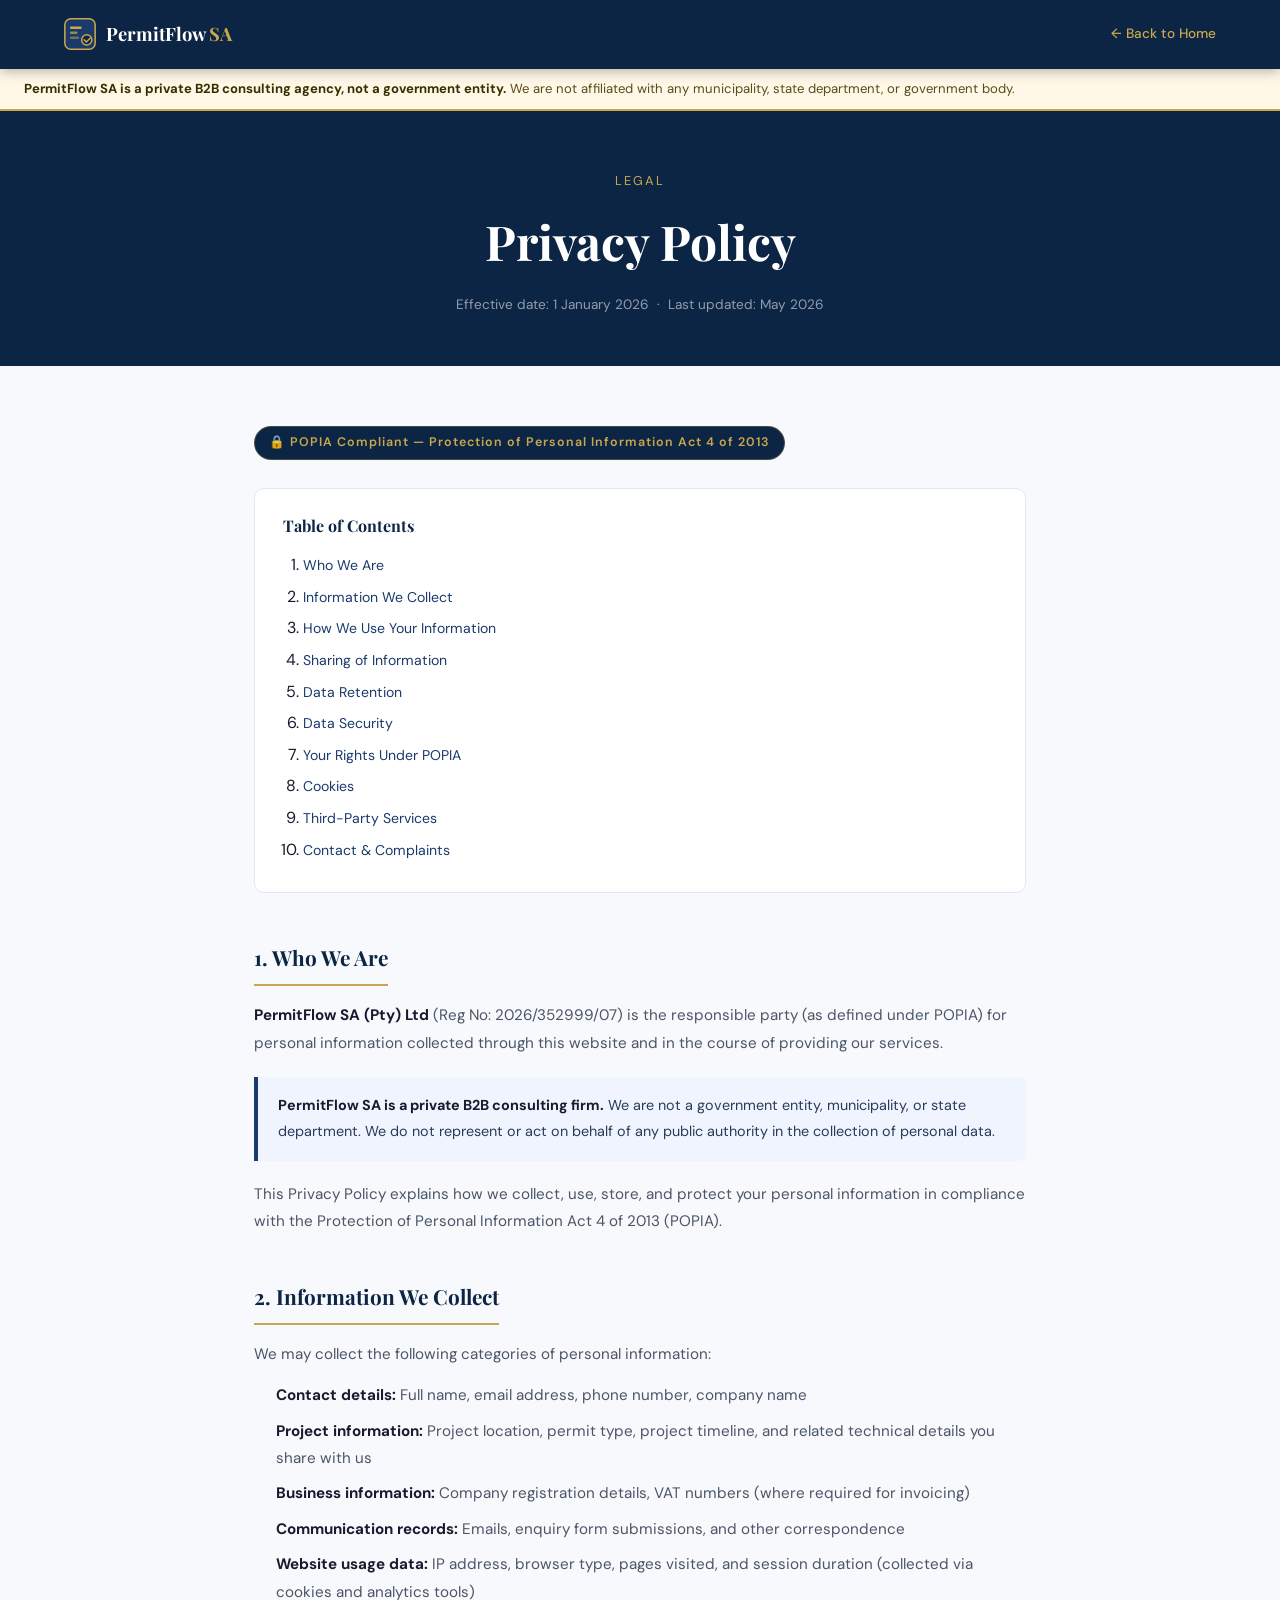
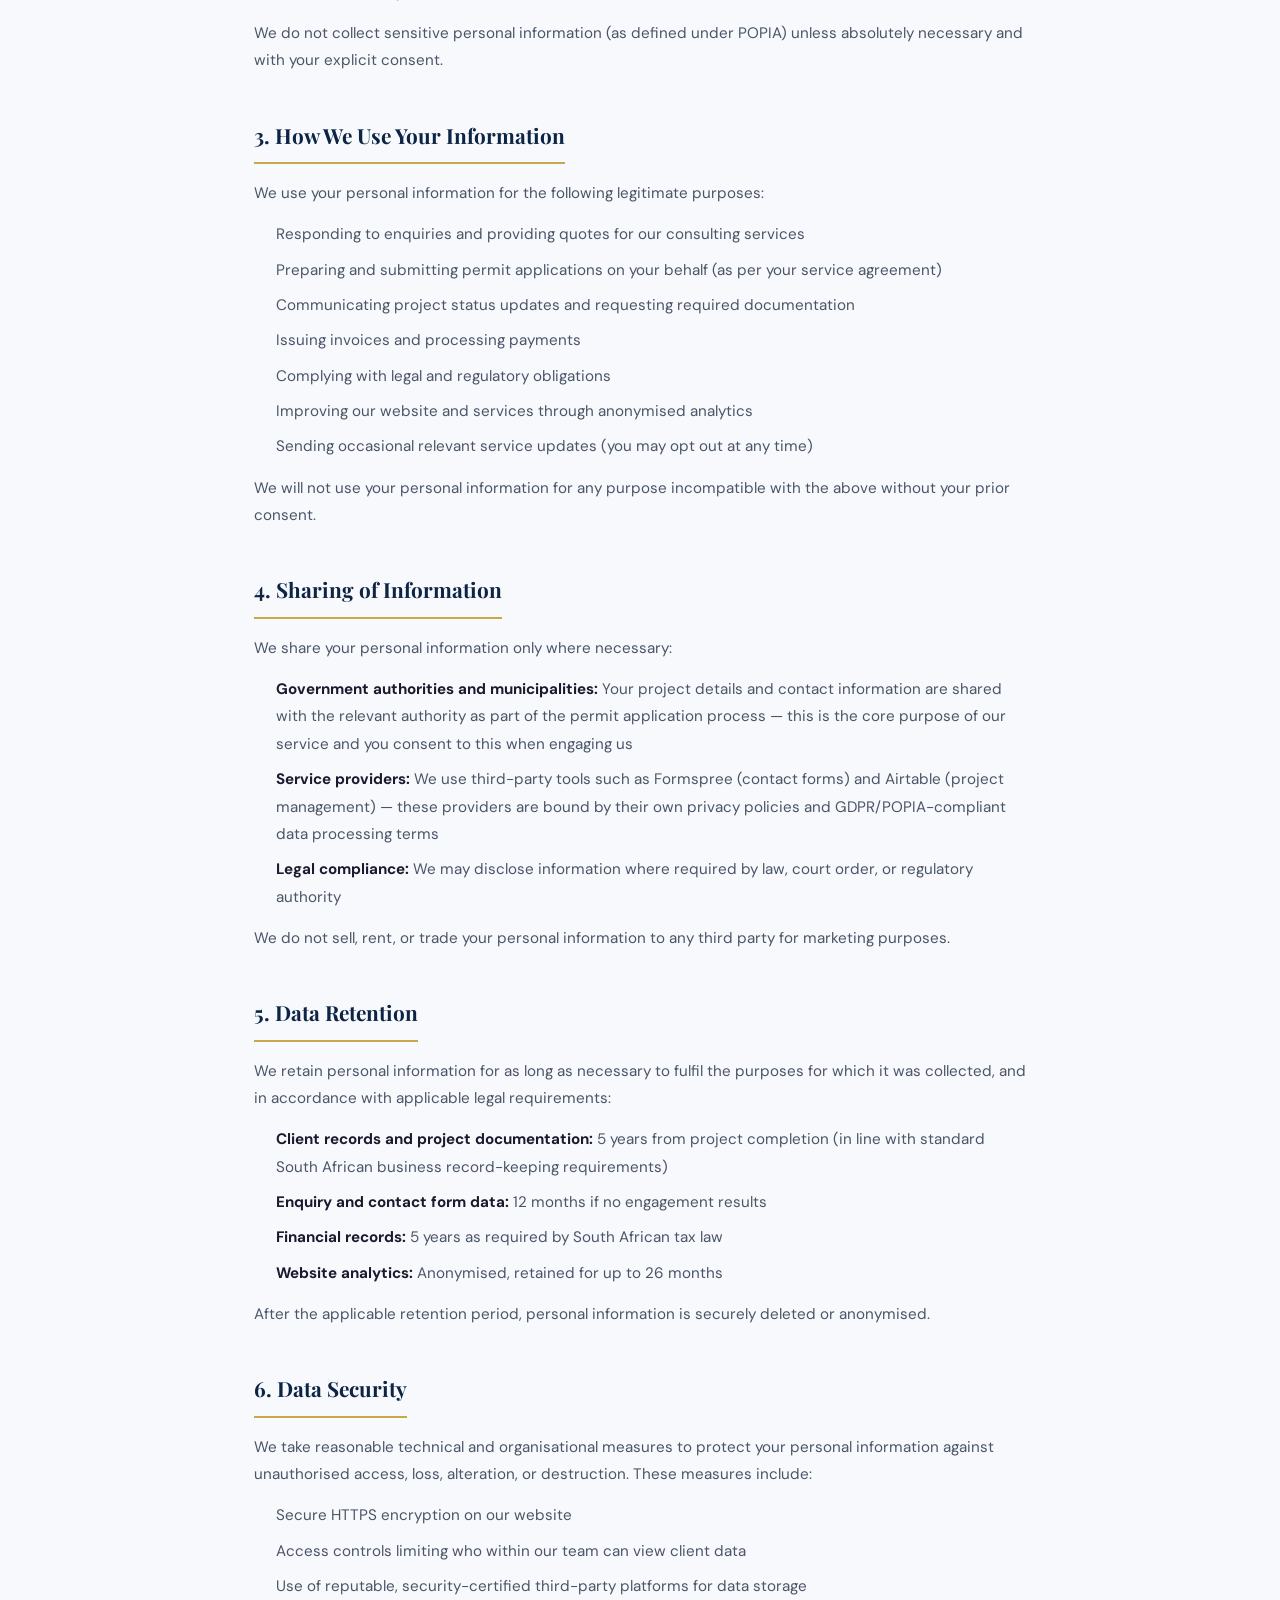
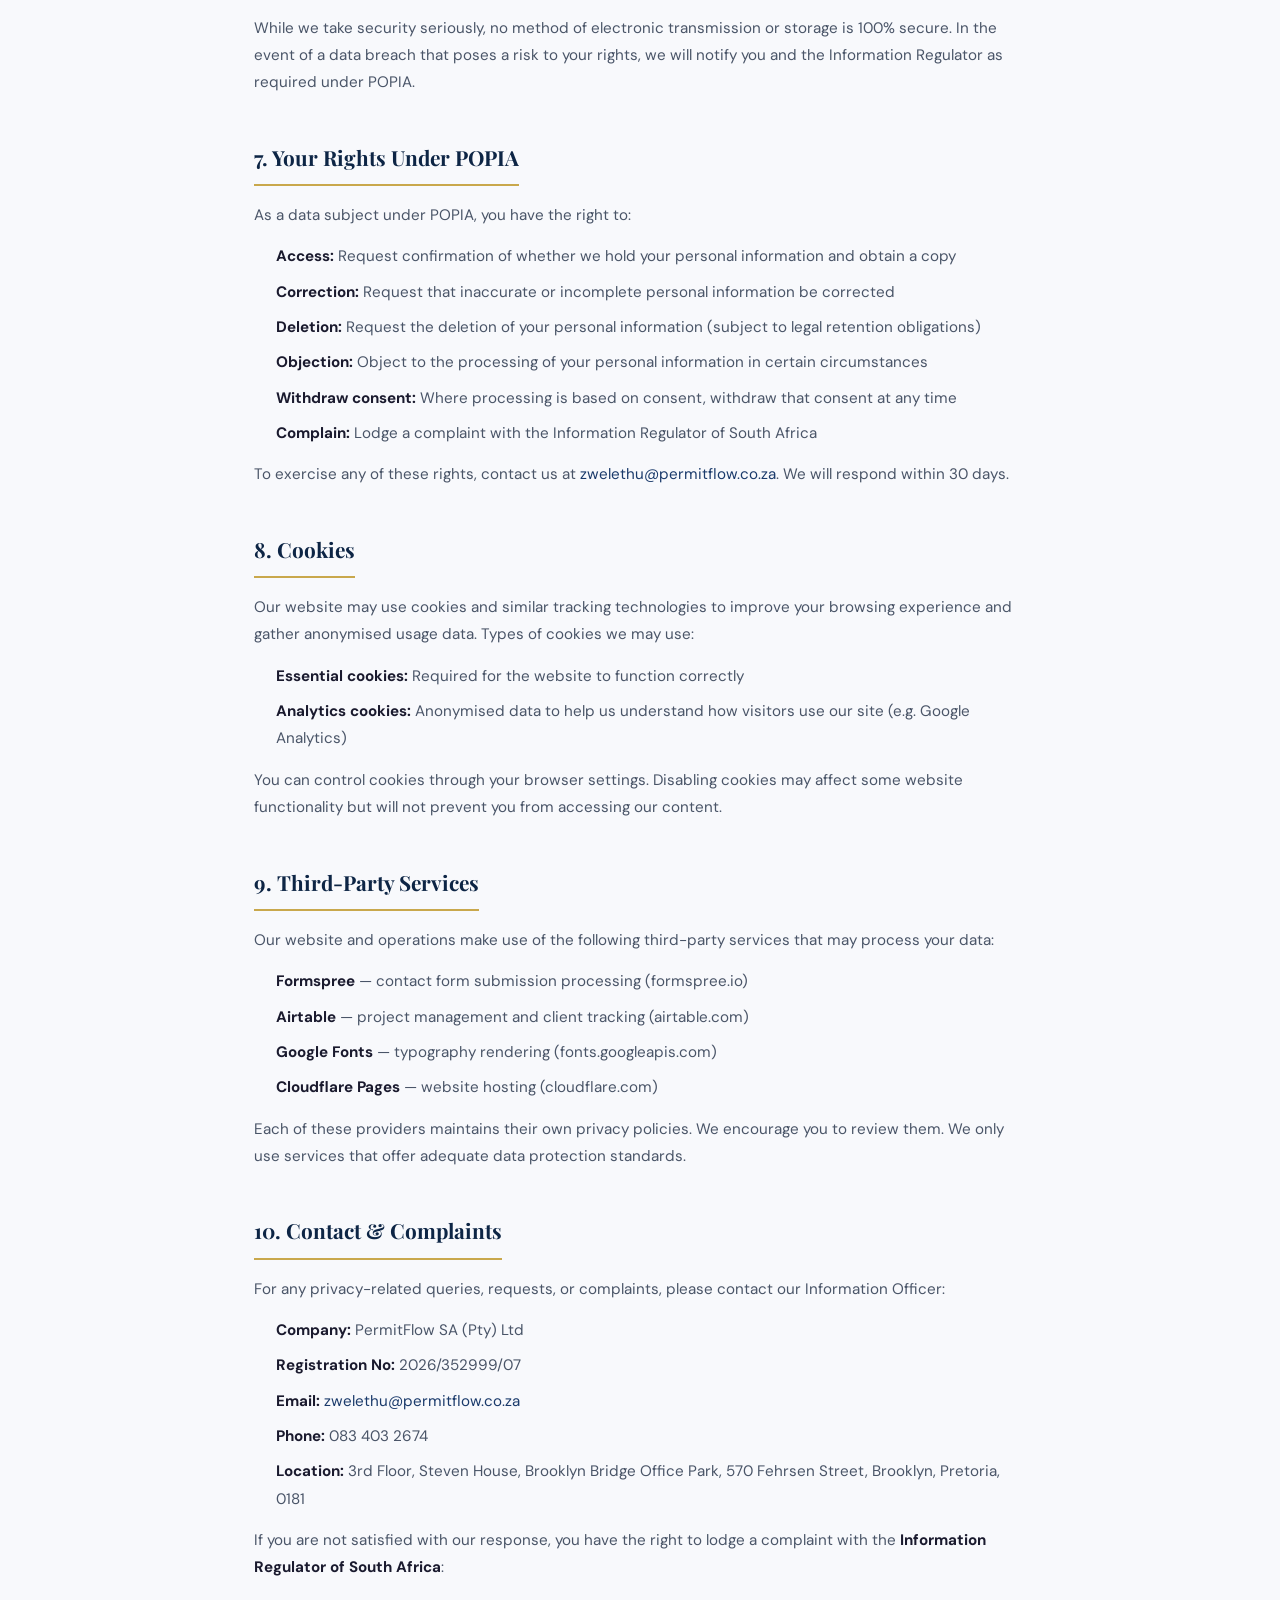
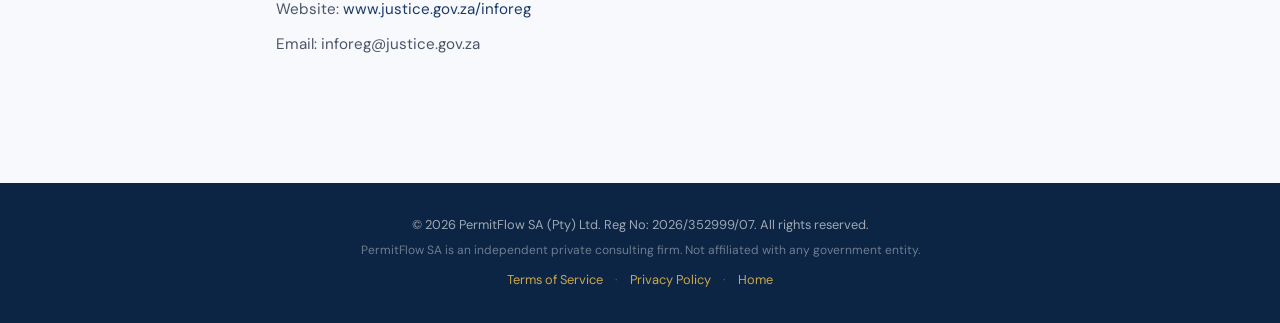
==== privacy.html @ a9dfe5fb "Add files via upload" ====
<!DOCTYPE html>
<html lang="en">
<head>
  <meta charset="UTF-8" />
  <meta name="viewport" content="width=device-width, initial-scale=1.0" />
  <title>Privacy Policy | PermitFlow SA</title>
  <meta name="description" content="Privacy Policy for PermitFlow SA — how we collect, use, and protect your personal information in compliance with POPIA." />
  <link rel="icon" type="image/svg+xml" href="images/favicon.svg" />
  <link rel="preconnect" href="https://fonts.googleapis.com" />
  <link rel="preconnect" href="https://fonts.gstatic.com" crossorigin />
  <link href="https://fonts.googleapis.com/css2?family=Playfair+Display:wght@600;700;900&family=DM+Sans:wght@300;400;500&display=swap" rel="stylesheet" />
  <link rel="stylesheet" href="css/style.css" />
  <style>
    :root {
      --navy: #0D2545;
      --navy-mid: #1A3A6B;
      --gold: #C9A84C;
      --text: #1a1a2e;
      --text-light: #4a5568;
      --bg: #f8f9fc;
      --white: #ffffff;
    }
    * { box-sizing: border-box; margin: 0; padding: 0; }
    body { font-family: 'DM Sans', sans-serif; color: var(--text); background: var(--bg); }

    .site-header { background: var(--navy); padding: 0 24px; position: sticky; top: 0; z-index: 100; box-shadow: 0 2px 12px rgba(0,0,0,0.3); }
    .nav-container { max-width: 1200px; margin: 0 auto; display: flex; align-items: center; justify-content: space-between; height: 68px; }
    .nav-logo { display: flex; align-items: center; gap: 10px; text-decoration: none; }
    .nav-logo-text { font-family: 'Playfair Display', serif; font-size: 1.15rem; color: #fff; font-weight: 700; }
    .nav-logo-sa { color: var(--gold); }
    .nav-back { color: var(--gold); text-decoration: none; font-size: 0.85rem; font-weight: 500; display: flex; align-items: center; gap: 6px; transition: opacity 0.2s; }
    .nav-back:hover { opacity: 0.75; }

    .disclaimer-banner { background: #fff8e7; border-bottom: 2px solid var(--gold); padding: 10px 24px; display: flex; align-items: flex-start; gap: 10px; font-size: 0.82rem; color: #5a4a1a; line-height: 1.5; }
    .disclaimer-banner p { margin: 0; }
    .disclaimer-banner strong { color: #3a2e00; }

    .page-hero { background: var(--navy); padding: 60px 24px 50px; text-align: center; }
    .page-hero-eyebrow { color: var(--gold); font-size: 0.8rem; letter-spacing: 0.15em; text-transform: uppercase; margin-bottom: 12px; }
    .page-hero h1 { font-family: 'Playfair Display', serif; color: #fff; font-size: clamp(2rem, 4vw, 3rem); margin-bottom: 14px; }
    .page-hero-meta { color: rgba(255,255,255,0.55); font-size: 0.85rem; }

    .legal-wrap { max-width: 820px; margin: 0 auto; padding: 60px 24px 80px; }
    .legal-toc { background: var(--white); border: 1px solid #e2e8f0; border-radius: 10px; padding: 24px 28px; margin-bottom: 48px; }
    .legal-toc h3 { font-family: 'Playfair Display', serif; font-size: 1rem; margin-bottom: 14px; color: var(--navy); }
    .legal-toc ol { padding-left: 20px; }
    .legal-toc li { margin-bottom: 6px; }
    .legal-toc a { color: var(--navy-mid); font-size: 0.88rem; text-decoration: none; }
    .legal-toc a:hover { color: var(--gold); text-decoration: underline; }

    .legal-section { margin-bottom: 44px; }
    .legal-section h2 { font-family: 'Playfair Display', serif; font-size: 1.3rem; color: var(--navy); margin-bottom: 16px; padding-bottom: 10px; border-bottom: 2px solid var(--gold); display: inline-block; }
    .legal-section p { color: var(--text-light); line-height: 1.8; margin-bottom: 14px; font-size: 0.95rem; }
    .legal-section ul { color: var(--text-light); line-height: 1.8; margin-bottom: 14px; padding-left: 22px; font-size: 0.95rem; }
    .legal-section li { margin-bottom: 8px; }
    .legal-section strong { color: var(--text); }

    .highlight-box { background: #f0f4ff; border-left: 4px solid var(--navy-mid); padding: 16px 20px; border-radius: 0 6px 6px 0; margin: 20px 0; }
    .highlight-box p { margin: 0; font-size: 0.9rem; color: #2a3a5a; }

    .popia-badge { display: inline-flex; align-items: center; gap: 8px; background: var(--navy); color: var(--gold); font-size: 0.78rem; font-weight: 600; letter-spacing: 0.08em; padding: 6px 14px; border-radius: 20px; margin-bottom: 28px; border: 1px solid rgba(201,168,76,0.3); }

    .site-footer { background: var(--navy); color: rgba(255,255,255,0.6); padding: 32px 24px; font-size: 0.8rem; text-align: center; }
    .site-footer a { color: var(--gold); text-decoration: none; }
    .site-footer a:hover { text-decoration: underline; }
    .footer-legal-links { margin-top: 10px; display: flex; gap: 12px; justify-content: center; align-items: center; }
    .footer-legal-links span { color: rgba(255,255,255,0.25); }
  </style>
</head>
<body>

  <header class="site-header">
    <nav class="nav-container">
      <a href="index.html" class="nav-logo">
        <svg width="32" height="32" viewBox="0 0 38 38" fill="none" xmlns="http://www.w3.org/2000/svg">
          <rect x="1" y="1" width="36" height="36" rx="7" fill="#1A3A6B" stroke="#C9A84C" stroke-width="1.8"/>
          <rect x="7" y="10" width="14" height="3" rx="1.5" fill="#C9A84C"/>
          <rect x="7" y="16" width="9" height="3" rx="1.5" fill="#C9A84C" opacity=".7"/>
          <rect x="7" y="22" width="11" height="3" rx="1.5" fill="#C9A84C" opacity=".5"/>
          <circle cx="27" cy="26" r="6" fill="#0D2545" stroke="#C9A84C" stroke-width="1.8"/>
          <path d="M24 26l2.5 2.5 4.5-4.5" stroke="#C9A84C" stroke-width="1.8" stroke-linecap="round" stroke-linejoin="round"/>
        </svg>
        <span class="nav-logo-text">PermitFlow <span class="nav-logo-sa">SA</span></span>
      </a>
      <a href="index.html" class="nav-back">← Back to Home</a>
    </nav>
  </header>

  <div class="disclaimer-banner">
    <p><strong>PermitFlow SA is a private B2B consulting agency, not a government entity.</strong> We are not affiliated with any municipality, state department, or government body.</p>
  </div>

  <div class="page-hero">
    <p class="page-hero-eyebrow">Legal</p>
    <h1>Privacy Policy</h1>
    <p class="page-hero-meta">Effective date: 1 January 2026 &nbsp;·&nbsp; Last updated: May 2026</p>
  </div>

  <div class="legal-wrap">

    <div class="popia-badge">🔒 POPIA Compliant — Protection of Personal Information Act 4 of 2013</div>

    <div class="legal-toc">
      <h3>Table of Contents</h3>
      <ol>
        <li><a href="#who-we-are">Who We Are</a></li>
        <li><a href="#what-we-collect">Information We Collect</a></li>
        <li><a href="#how-we-use">How We Use Your Information</a></li>
        <li><a href="#sharing">Sharing of Information</a></li>
        <li><a href="#retention">Data Retention</a></li>
        <li><a href="#security">Data Security</a></li>
        <li><a href="#your-rights">Your Rights Under POPIA</a></li>
        <li><a href="#cookies">Cookies</a></li>
        <li><a href="#third-party">Third-Party Services</a></li>
        <li><a href="#contact">Contact & Complaints</a></li>
      </ol>
    </div>

    <div class="legal-section" id="who-we-are">
      <h2>1. Who We Are</h2>
      <p><strong>PermitFlow SA (Pty) Ltd</strong> (Reg No: 2026/352999/07) is the responsible party (as defined under POPIA) for personal information collected through this website and in the course of providing our services.</p>
      <div class="highlight-box">
        <p><strong>PermitFlow SA is a private B2B consulting firm.</strong> We are not a government entity, municipality, or state department. We do not represent or act on behalf of any public authority in the collection of personal data.</p>
      </div>
      <p>This Privacy Policy explains how we collect, use, store, and protect your personal information in compliance with the Protection of Personal Information Act 4 of 2013 (POPIA).</p>
    </div>

    <div class="legal-section" id="what-we-collect">
      <h2>2. Information We Collect</h2>
      <p>We may collect the following categories of personal information:</p>
      <ul>
        <li><strong>Contact details:</strong> Full name, email address, phone number, company name</li>
        <li><strong>Project information:</strong> Project location, permit type, project timeline, and related technical details you share with us</li>
        <li><strong>Business information:</strong> Company registration details, VAT numbers (where required for invoicing)</li>
        <li><strong>Communication records:</strong> Emails, enquiry form submissions, and other correspondence</li>
        <li><strong>Website usage data:</strong> IP address, browser type, pages visited, and session duration (collected via cookies and analytics tools)</li>
      </ul>
      <p>We do not collect sensitive personal information (as defined under POPIA) unless absolutely necessary and with your explicit consent.</p>
    </div>

    <div class="legal-section" id="how-we-use">
      <h2>3. How We Use Your Information</h2>
      <p>We use your personal information for the following legitimate purposes:</p>
      <ul>
        <li>Responding to enquiries and providing quotes for our consulting services</li>
        <li>Preparing and submitting permit applications on your behalf (as per your service agreement)</li>
        <li>Communicating project status updates and requesting required documentation</li>
        <li>Issuing invoices and processing payments</li>
        <li>Complying with legal and regulatory obligations</li>
        <li>Improving our website and services through anonymised analytics</li>
        <li>Sending occasional relevant service updates (you may opt out at any time)</li>
      </ul>
      <p>We will not use your personal information for any purpose incompatible with the above without your prior consent.</p>
    </div>

    <div class="legal-section" id="sharing">
      <h2>4. Sharing of Information</h2>
      <p>We share your personal information only where necessary:</p>
      <ul>
        <li><strong>Government authorities and municipalities:</strong> Your project details and contact information are shared with the relevant authority as part of the permit application process — this is the core purpose of our service and you consent to this when engaging us</li>
        <li><strong>Service providers:</strong> We use third-party tools such as Formspree (contact forms) and Airtable (project management) — these providers are bound by their own privacy policies and GDPR/POPIA-compliant data processing terms</li>
        <li><strong>Legal compliance:</strong> We may disclose information where required by law, court order, or regulatory authority</li>
      </ul>
      <p>We do not sell, rent, or trade your personal information to any third party for marketing purposes.</p>
    </div>

    <div class="legal-section" id="retention">
      <h2>5. Data Retention</h2>
      <p>We retain personal information for as long as necessary to fulfil the purposes for which it was collected, and in accordance with applicable legal requirements:</p>
      <ul>
        <li><strong>Client records and project documentation:</strong> 5 years from project completion (in line with standard South African business record-keeping requirements)</li>
        <li><strong>Enquiry and contact form data:</strong> 12 months if no engagement results</li>
        <li><strong>Financial records:</strong> 5 years as required by South African tax law</li>
        <li><strong>Website analytics:</strong> Anonymised, retained for up to 26 months</li>
      </ul>
      <p>After the applicable retention period, personal information is securely deleted or anonymised.</p>
    </div>

    <div class="legal-section" id="security">
      <h2>6. Data Security</h2>
      <p>We take reasonable technical and organisational measures to protect your personal information against unauthorised access, loss, alteration, or destruction. These measures include:</p>
      <ul>
        <li>Secure HTTPS encryption on our website</li>
        <li>Access controls limiting who within our team can view client data</li>
        <li>Use of reputable, security-certified third-party platforms for data storage</li>
      </ul>
      <p>While we take security seriously, no method of electronic transmission or storage is 100% secure. In the event of a data breach that poses a risk to your rights, we will notify you and the Information Regulator as required under POPIA.</p>
    </div>

    <div class="legal-section" id="your-rights">
      <h2>7. Your Rights Under POPIA</h2>
      <p>As a data subject under POPIA, you have the right to:</p>
      <ul>
        <li><strong>Access:</strong> Request confirmation of whether we hold your personal information and obtain a copy</li>
        <li><strong>Correction:</strong> Request that inaccurate or incomplete personal information be corrected</li>
        <li><strong>Deletion:</strong> Request the deletion of your personal information (subject to legal retention obligations)</li>
        <li><strong>Objection:</strong> Object to the processing of your personal information in certain circumstances</li>
        <li><strong>Withdraw consent:</strong> Where processing is based on consent, withdraw that consent at any time</li>
        <li><strong>Complain:</strong> Lodge a complaint with the Information Regulator of South Africa</li>
      </ul>
      <p>To exercise any of these rights, contact us at <a href="mailto:zwelethu@permitflow.co.za" style="color: var(--navy-mid);">zwelethu@permitflow.co.za</a>. We will respond within 30 days.</p>
    </div>

    <div class="legal-section" id="cookies">
      <h2>8. Cookies</h2>
      <p>Our website may use cookies and similar tracking technologies to improve your browsing experience and gather anonymised usage data. Types of cookies we may use:</p>
      <ul>
        <li><strong>Essential cookies:</strong> Required for the website to function correctly</li>
        <li><strong>Analytics cookies:</strong> Anonymised data to help us understand how visitors use our site (e.g. Google Analytics)</li>
      </ul>
      <p>You can control cookies through your browser settings. Disabling cookies may affect some website functionality but will not prevent you from accessing our content.</p>
    </div>

    <div class="legal-section" id="third-party">
      <h2>9. Third-Party Services</h2>
      <p>Our website and operations make use of the following third-party services that may process your data:</p>
      <ul>
        <li><strong>Formspree</strong> — contact form submission processing (formspree.io)</li>
        <li><strong>Airtable</strong> — project management and client tracking (airtable.com)</li>
        <li><strong>Google Fonts</strong> — typography rendering (fonts.googleapis.com)</li>
        <li><strong>Cloudflare Pages</strong> — website hosting (cloudflare.com)</li>
      </ul>
      <p>Each of these providers maintains their own privacy policies. We encourage you to review them. We only use services that offer adequate data protection standards.</p>
    </div>

    <div class="legal-section" id="contact">
      <h2>10. Contact & Complaints</h2>
      <p>For any privacy-related queries, requests, or complaints, please contact our Information Officer:</p>
      <ul>
        <li><strong>Company:</strong> PermitFlow SA (Pty) Ltd</li>
        <li><strong>Registration No:</strong> 2026/352999/07</li>
        <li><strong>Email:</strong> <a href="mailto:zwelethu@permitflow.co.za" style="color: var(--navy-mid);">zwelethu@permitflow.co.za</a></li>
        <li><strong>Phone:</strong> 083 403 2674</li>
        <li><strong>Location:</strong> 3rd Floor, Steven House, Brooklyn Bridge Office Park, 570 Fehrsen Street, Brooklyn, Pretoria, 0181</li>
      </ul>
      <p>If you are not satisfied with our response, you have the right to lodge a complaint with the <strong>Information Regulator of South Africa</strong>:</p>
      <ul>
        <li>Website: <a href="https://www.justice.gov.za/inforeg/" target="_blank" rel="noopener noreferrer" style="color: var(--navy-mid);">www.justice.gov.za/inforeg</a></li>
        <li>Email: inforeg@justice.gov.za</li>
      </ul>
    </div>

  </div>

  <footer class="site-footer">
    <p>© 2026 PermitFlow SA (Pty) Ltd. Reg No: 2026/352999/07. All rights reserved.</p>
    <p style="margin-top:6px; font-size:0.75rem; color: rgba(255,255,255,0.4);">PermitFlow SA is an independent private consulting firm. Not affiliated with any government entity.</p>
    <div class="footer-legal-links">
      <a href="terms.html">Terms of Service</a>
      <span>·</span>
      <a href="privacy.html">Privacy Policy</a>
      <span>·</span>
      <a href="index.html">Home</a>
    </div>
  </footer>

</body>
</html>
---- css/style.css ----
/* ═══════════════════════════════════════
   PERMITFLOW SA — Main Stylesheet
   ═══════════════════════════════════════ */

:root {
  --navy:       #0D2545;
  --navy-mid:   #1A3A6B;
  --gold:       #C9A84C;
  --gold-light: #E8C97A;
  --slate:      #4A5568;
  --light:      #F5F7FA;
  --mid:        #E8EDF4;
  --white:      #ffffff;
  --text:       #1a202c;
  --text-muted: #64748b;
  --radius:     10px;
  --radius-lg:  16px;
  --shadow:     0 4px 24px rgba(13,37,69,0.10);
  --shadow-lg:  0 12px 48px rgba(13,37,69,0.16);
  --font-serif: 'Playfair Display', Georgia, serif;
  --font-sans:  'DM Sans', 'Trebuchet MS', sans-serif;
  --transition: 0.25s cubic-bezier(.4,0,.2,1);
}

*, *::before, *::after { box-sizing: border-box; margin: 0; padding: 0; }

html { scroll-behavior: smooth; font-size: 16px; }

body {
  font-family: var(--font-sans);
  color: var(--text);
  background: var(--white);
  line-height: 1.6;
  overflow-x: hidden;
}

img { max-width: 100%; display: block; }
a { text-decoration: none; color: inherit; }
ul { list-style: none; }

.container {
  max-width: 1160px;
  margin: 0 auto;
  padding: 0 24px;
}

/* ─── BUTTONS ─── */
.btn {
  display: inline-flex;
  align-items: center;
  gap: 8px;
  padding: 14px 28px;
  border-radius: var(--radius);
  font-family: var(--font-sans);
  font-size: 15px;
  font-weight: 500;
  cursor: pointer;
  border: none;
  transition: all var(--transition);
  white-space: nowrap;
}

.btn-primary {
  background: var(--navy);
  color: var(--white);
  box-shadow: 0 2px 12px rgba(13,37,69,0.25);
}
.btn-primary:hover { background: var(--navy-mid); transform: translateY(-2px); box-shadow: 0 6px 20px rgba(13,37,69,0.3); }

.btn-ghost {
  background: transparent;
  color: var(--navy);
  border: 1.5px solid rgba(13,37,69,0.25);
}
.btn-ghost:hover { border-color: var(--navy); background: rgba(13,37,69,0.04); }

.btn-gold {
  background: var(--gold);
  color: var(--navy);
  font-weight: 600;
}
.btn-gold:hover { background: var(--gold-light); transform: translateY(-2px); }

.btn-full { width: 100%; justify-content: center; }

/* ─── SECTION HEADERS ─── */
.section-eyebrow {
  font-size: 11px;
  font-weight: 500;
  letter-spacing: 0.18em;
  text-transform: uppercase;
  color: var(--gold);
  margin-bottom: 12px;
}
.section-eyebrow.light { color: var(--gold-light); }
.section-title {
  font-family: var(--font-serif);
  font-size: clamp(28px, 4vw, 40px);
  font-weight: 700;
  color: var(--navy);
  line-height: 1.2;
  margin-bottom: 16px;
}
.section-title.light { color: var(--white); }
.section-sub { color: var(--text-muted); font-size: 16px; max-width: 520px; }
.section-header { text-align: center; margin-bottom: 56px; }
.section-header .section-sub { margin: 0 auto; }

/* ═══ NAVIGATION ═══ */
.site-header {
  position: sticky;
  top: 0;
  z-index: 100;
  background: rgba(255,255,255,0.95);
  backdrop-filter: blur(12px);
  border-bottom: 1px solid rgba(13,37,69,0.08);
}

.nav-container {
  max-width: 1160px;
  margin: 0 auto;
  padding: 0 24px;
  height: 68px;
  display: flex;
  align-items: center;
  gap: 40px;
}

.nav-logo {
  display: flex;
  align-items: center;
  gap: 10px;
  flex-shrink: 0;
}

.nav-logo-text {
  font-family: var(--font-serif);
  font-size: 20px;
  font-weight: 700;
  color: var(--navy);
}
.nav-logo-sa {
  color: var(--gold);
}

.nav-links {
  display: flex;
  align-items: center;
  gap: 32px;
  margin-left: auto;
}

.nav-links a {
  font-size: 14px;
  font-weight: 400;
  color: var(--slate);
  transition: color var(--transition);
}
.nav-links a:hover { color: var(--navy); }

.nav-cta {
  display: inline-flex;
  align-items: center;
  padding: 9px 20px;
  background: var(--navy);
  color: var(--white);
  border-radius: var(--radius);
  font-size: 14px;
  font-weight: 500;
  transition: all var(--transition);
  flex-shrink: 0;
}
.nav-cta:hover { background: var(--navy-mid); }

.hamburger {
  display: none;
  flex-direction: column;
  gap: 5px;
  cursor: pointer;
  background: none;
  border: none;
  padding: 4px;
  margin-left: auto;
}
.hamburger span {
  display: block;
  width: 24px;
  height: 2px;
  background: var(--navy);
  border-radius: 2px;
  transition: all var(--transition);
}

/* ═══ HERO ═══ */
.hero {
  min-height: 90vh;
  display: flex;
  align-items: center;
  gap: 64px;
  padding: 80px 24px;
  max-width: 1160px;
  margin: 0 auto;
  position: relative;
}

.hero-bg-pattern {
  position: fixed;
  top: 0; right: 0;
  width: 50vw; height: 100vh;
  background: radial-gradient(ellipse at 80% 30%, rgba(201,168,76,0.06) 0%, transparent 65%),
              radial-gradient(ellipse at 60% 80%, rgba(13,37,69,0.05) 0%, transparent 60%);
  pointer-events: none;
  z-index: -1;
}

.hero-content { flex: 1; min-width: 0; }

.hero-eyebrow {
  font-size: 11px;
  font-weight: 500;
  letter-spacing: 0.18em;
  text-transform: uppercase;
  color: var(--gold);
  margin-bottom: 20px;
  display: flex;
  align-items: center;
  gap: 10px;
}
.hero-eyebrow::before {
  content: '';
  display: block;
  width: 32px;
  height: 1.5px;
  background: var(--gold);
}

.hero-title {
  font-family: var(--font-serif);
  font-size: clamp(40px, 6vw, 64px);
  font-weight: 900;
  color: var(--navy);
  line-height: 1.1;
  margin-bottom: 24px;
}
.hero-title-accent { color: var(--gold); }

.hero-subtitle {
  font-size: 17px;
  color: var(--text-muted);
  line-height: 1.7;
  max-width: 480px;
  margin-bottom: 36px;
}

.hero-actions {
  display: flex;
  gap: 12px;
  flex-wrap: wrap;
  margin-bottom: 48px;
}

.hero-stats {
  display: flex;
  align-items: center;
  gap: 24px;
}
.stat { text-align: left; }
.stat-num {
  display: block;
  font-family: var(--font-serif);
  font-size: 32px;
  font-weight: 700;
  color: var(--navy);
  line-height: 1;
}
.stat-label {
  font-size: 12px;
  color: var(--text-muted);
  letter-spacing: 0.05em;
}
.stat-divider {
  width: 1px;
  height: 40px;
  background: var(--mid);
}

/* Hero Visual Cards */
.hero-visual {
  flex: 0 0 340px;
  position: relative;
  height: 360px;
  display: flex;
  flex-direction: column;
  gap: 16px;
  justify-content: center;
}

.hero-card {
  background: var(--white);
  border: 1px solid var(--mid);
  border-radius: var(--radius-lg);
  padding: 16px 20px;
  display: flex;
  align-items: center;
  gap: 14px;
  box-shadow: var(--shadow);
  animation: floatCard 6s ease-in-out infinite;
}
.hero-card-1 { animation-delay: 0s; }
.hero-card-2 { animation-delay: 2s; }
.hero-card-3 { animation-delay: 4s; }

@keyframes floatCard {
  0%, 100% { transform: translateY(0); }
  50%       { transform: translateY(-6px); }
}

.hc-icon {
  width: 40px; height: 40px;
  border-radius: 10px;
  background: var(--light);
  display: flex;
  align-items: center;
  justify-content: center;
  font-size: 18px;
  flex-shrink: 0;
}

.hc-text { display: flex; flex-direction: column; }
.hc-text strong { font-size: 14px; color: var(--navy); font-weight: 600; }
.hc-text span   { font-size: 12px; color: var(--text-muted); }

/* ═══ SECTORS STRIP ═══ */
.sectors-strip {
  background: var(--light);
  border-top: 1px solid var(--mid);
  border-bottom: 1px solid var(--mid);
  padding: 24px;
  text-align: center;
}
.sectors-label {
  font-size: 11px;
  letter-spacing: 0.14em;
  text-transform: uppercase;
  color: var(--text-muted);
  margin-bottom: 16px;
}
.sectors-row {
  display: flex;
  flex-wrap: wrap;
  justify-content: center;
  gap: 10px;
}
.sector-tag {
  padding: 7px 16px;
  border-radius: 999px;
  background: var(--white);
  border: 1px solid var(--mid);
  font-size: 13px;
  color: var(--slate);
  font-weight: 400;
}

/* ═══ SERVICES ═══ */
.services { padding: 96px 0; }

.services-grid {
  display: grid;
  grid-template-columns: repeat(3, 1fr);
  gap: 20px;
}

.service-card {
  background: var(--white);
  border: 1px solid var(--mid);
  border-radius: var(--radius-lg);
  padding: 32px 28px;
  transition: all var(--transition);
  position: relative;
  overflow: hidden;
}
.service-card::before {
  content: '';
  position: absolute;
  top: 0; left: 0; right: 0;
  height: 3px;
  background: transparent;
  transition: background var(--transition);
}
.service-card:hover { box-shadow: var(--shadow-lg); transform: translateY(-3px); }
.service-card:hover::before { background: var(--gold); }

.service-card-featured {
  grid-column: span 3;
  background: var(--navy);
  border-color: var(--navy);
  display: grid;
  grid-template-columns: auto 1fr 1fr;
  gap: 28px;
  align-items: start;
}
.service-card-featured::before { background: var(--gold); }
.service-card-featured h3 { color: var(--white); }
.service-card-featured p  { color: rgba(255,255,255,0.7); }
.service-card-featured .sc-num { color: rgba(255,255,255,0.2); }

.sc-num {
  font-family: var(--font-serif);
  font-size: 48px;
  font-weight: 700;
  color: var(--mid);
  line-height: 1;
  margin-bottom: 16px;
}
.service-card h3 { font-family: var(--font-serif); font-size: 20px; color: var(--navy); margin-bottom: 12px; }
.service-card p  { font-size: 14px; color: var(--text-muted); line-height: 1.65; }

.sc-list {
  list-style: none;
  margin-top: 16px;
}
.sc-list li {
  font-size: 13px;
  color: rgba(255,255,255,0.65);
  padding: 6px 0;
  border-bottom: 1px solid rgba(255,255,255,0.08);
  padding-left: 16px;
  position: relative;
}
.sc-list li::before {
  content: '→';
  position: absolute;
  left: 0;
  color: var(--gold);
}

/* ═══ WHY US ═══ */
.why-us {
  background: var(--navy);
  padding: 96px 0;
}
.why-inner {
  display: grid;
  grid-template-columns: 1fr 1fr;
  gap: 80px;
  align-items: center;
}
.why-body {
  color: rgba(255,255,255,0.65);
  font-size: 16px;
  line-height: 1.75;
  margin-bottom: 32px;
}
.why-right {
  display: flex;
  flex-direction: column;
  gap: 28px;
}
.why-point {
  display: flex;
  gap: 18px;
  align-items: flex-start;
}
.wp-icon {
  width: 44px; height: 44px;
  border-radius: 10px;
  border: 1px solid rgba(201,168,76,0.3);
  display: flex;
  align-items: center;
  justify-content: center;
  flex-shrink: 0;
}
.why-point h4 {
  font-size: 15px;
  font-weight: 600;
  color: var(--white);
  margin-bottom: 4px;
}
.why-point p {
  font-size: 13px;
  color: rgba(255,255,255,0.55);
  line-height: 1.6;
}

/* ═══ PROCESS ═══ */
.process { padding: 96px 0; background: var(--light); }
.process-steps {
  display: grid;
  grid-template-columns: repeat(4, 1fr);
  gap: 0;
  position: relative;
}
.process-step {
  padding: 0 28px;
  position: relative;
}
.process-step:not(:last-child)::after {
  content: '';
  position: absolute;
  top: 24px;
  right: -1px;
  width: 1px;
  height: 40px;
  background: var(--mid);
}

.ps-num {
  font-family: var(--font-serif);
  font-size: 40px;
  font-weight: 700;
  color: var(--gold);
  opacity: 0.5;
  line-height: 1;
  margin-bottom: 8px;
}
.ps-line {
  width: 32px;
  height: 2px;
  background: var(--gold);
  margin-bottom: 16px;
}
.process-step h4 {
  font-size: 16px;
  font-weight: 600;
  color: var(--navy);
  margin-bottom: 10px;
}
.process-step p {
  font-size: 13px;
  color: var(--text-muted);
  line-height: 1.65;
}

/* ═══ CONTACT ═══ */
.contact { padding: 96px 0; }
.contact-inner {
  display: grid;
  grid-template-columns: 1fr 1.4fr;
  gap: 80px;
  align-items: start;
}
.contact-body {
  color: var(--text-muted);
  font-size: 15px;
  line-height: 1.7;
  margin-bottom: 32px;
}
.contact-details { display: flex; flex-direction: column; gap: 14px; }
.contact-detail {
  display: flex;
  align-items: center;
  gap: 12px;
  font-size: 14px;
  color: var(--navy);
  font-weight: 500;
  transition: color var(--transition);
}
.contact-detail:hover { color: var(--gold); }

/* Form */
.contact-form {
  background: var(--white);
  border: 1px solid var(--mid);
  border-radius: var(--radius-lg);
  padding: 36px;
  box-shadow: var(--shadow);
}
.form-row {
  display: grid;
  grid-template-columns: 1fr 1fr;
  gap: 16px;
  margin-bottom: 16px;
}
.form-group {
  display: flex;
  flex-direction: column;
  gap: 6px;
  margin-bottom: 16px;
}
.form-group:last-child { margin-bottom: 0; }
.form-group label {
  font-size: 12px;
  font-weight: 500;
  color: var(--slate);
  letter-spacing: 0.04em;
}
.form-group input,
.form-group select,
.form-group textarea {
  padding: 11px 14px;
  border: 1px solid var(--mid);
  border-radius: var(--radius);
  font-family: var(--font-sans);
  font-size: 14px;
  color: var(--text);
  background: var(--white);
  transition: border-color var(--transition);
  outline: none;
  width: 100%;
}
.form-group input:focus,
.form-group select:focus,
.form-group textarea:focus { border-color: var(--navy); box-shadow: 0 0 0 3px rgba(13,37,69,0.06); }
.form-group textarea { resize: vertical; min-height: 100px; }
.form-note { text-align: center; font-size: 12px; color: var(--text-muted); margin-top: 12px; }

/* ═══ FOOTER ═══ */
.site-footer {
  background: var(--navy);
  color: rgba(255,255,255,0.65);
  padding: 64px 0 32px;
}
.footer-top {
  display: grid;
  grid-template-columns: 2fr 1fr 1fr 1.5fr;
  gap: 48px;
  padding-bottom: 48px;
  border-bottom: 1px solid rgba(255,255,255,0.08);
  margin-bottom: 32px;
}
.footer-logo {
  display: flex;
  align-items: center;
  gap: 10px;
  margin-bottom: 12px;
}
.footer-logo span {
  font-family: var(--font-serif);
  font-size: 18px;
  font-weight: 700;
  color: var(--white);
}
.footer-tagline { font-size: 13px; color: var(--gold-light); margin-bottom: 6px; }
.footer-reg { font-size: 12px; color: rgba(255,255,255,0.35); }
.footer-links h5,
.footer-contact h5 {
  font-size: 12px;
  font-weight: 500;
  letter-spacing: 0.12em;
  text-transform: uppercase;
  color: var(--white);
  margin-bottom: 16px;
}
.footer-links li { margin-bottom: 10px; }
.footer-links a { font-size: 13px; color: rgba(255,255,255,0.55); transition: color var(--transition); }
.footer-links a:hover { color: var(--gold-light); }
.footer-contact a,
.footer-contact p { display: block; font-size: 13px; color: rgba(255,255,255,0.55); margin-bottom: 8px; transition: color var(--transition); }
.footer-contact a:hover { color: var(--gold-light); }
.footer-bottom { text-align: center; }
.footer-bottom p { font-size: 12px; color: rgba(255,255,255,0.3); margin-bottom: 8px; line-height: 1.6; }
.footer-disclaimer { font-size: 11px; color: rgba(255,255,255,0.2); max-width: 680px; margin: 0 auto; }

/* ═══ RESPONSIVE ═══ */
@media (max-width: 1024px) {
  .services-grid { grid-template-columns: repeat(2, 1fr); }
  .service-card-featured { grid-column: span 2; grid-template-columns: auto 1fr; }
  .service-card-featured .sc-list { grid-column: span 2; }
  .why-inner { gap: 48px; }
  .footer-top { grid-template-columns: 1fr 1fr; gap: 32px; }
}

@media (max-width: 768px) {
  .nav-links, .nav-cta { display: none; }
  .hamburger { display: flex; }

  .nav-links.open {
    display: flex;
    flex-direction: column;
    position: absolute;
    top: 68px; left: 0; right: 0;
    background: var(--white);
    border-bottom: 1px solid var(--mid);
    padding: 16px 24px 24px;
    gap: 16px;
    box-shadow: var(--shadow);
  }

  .hero {
    flex-direction: column;
    padding: 48px 24px;
    min-height: auto;
  }
  .hero-visual { display: none; }

  .services-grid { grid-template-columns: 1fr; }
  .service-card-featured { grid-column: span 1; grid-template-columns: 1fr; }

  .why-inner { grid-template-columns: 1fr; gap: 40px; }

  .process-steps { grid-template-columns: 1fr 1fr; gap: 32px; }
  .process-step::after { display: none; }

  .contact-inner { grid-template-columns: 1fr; gap: 40px; }
  .form-row { grid-template-columns: 1fr; }

  .footer-top { grid-template-columns: 1fr 1fr; }

  .hero-stats { gap: 16px; }
  .stat-num { font-size: 26px; }
}

@media (max-width: 480px) {
  .process-steps { grid-template-columns: 1fr; }
  .footer-top { grid-template-columns: 1fr; }
  .sectors-row { gap: 8px; }
  .sector-tag { font-size: 12px; padding: 6px 12px; }
  .contact-form { padding: 24px; }
}
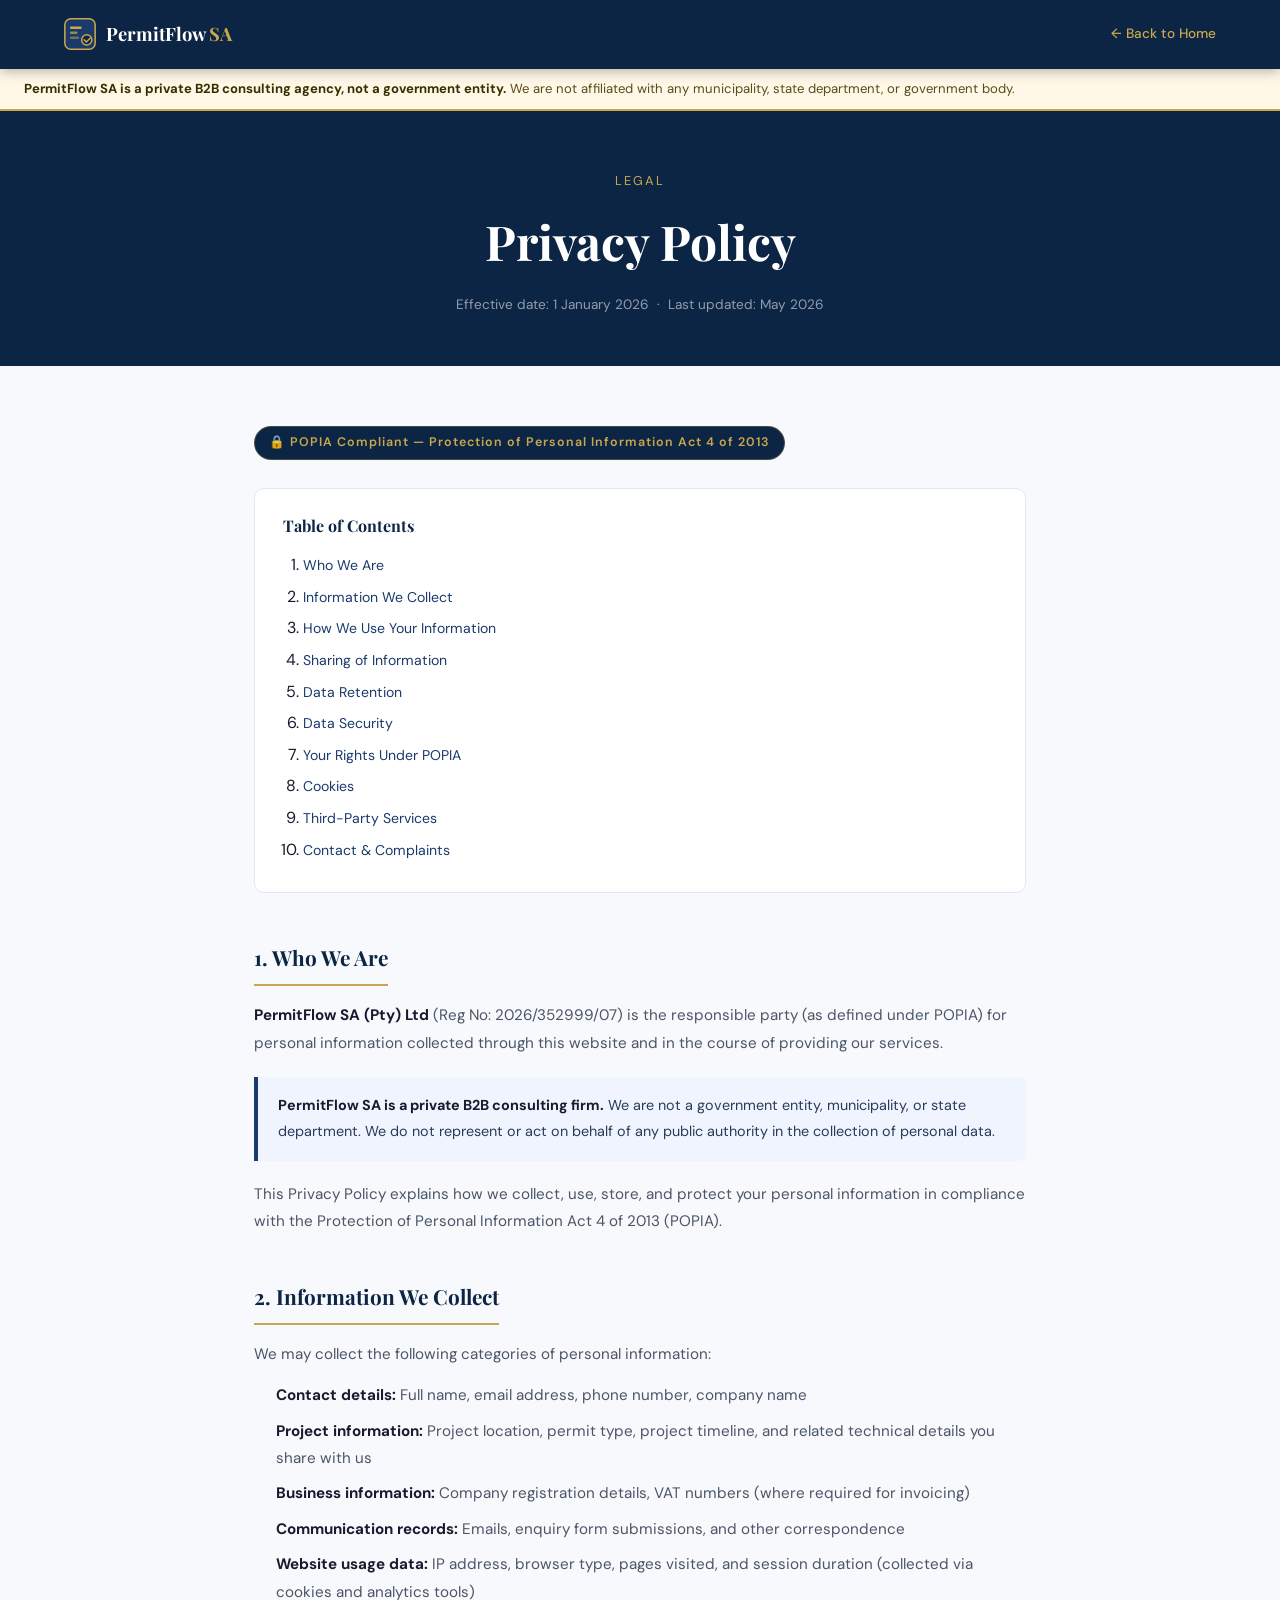
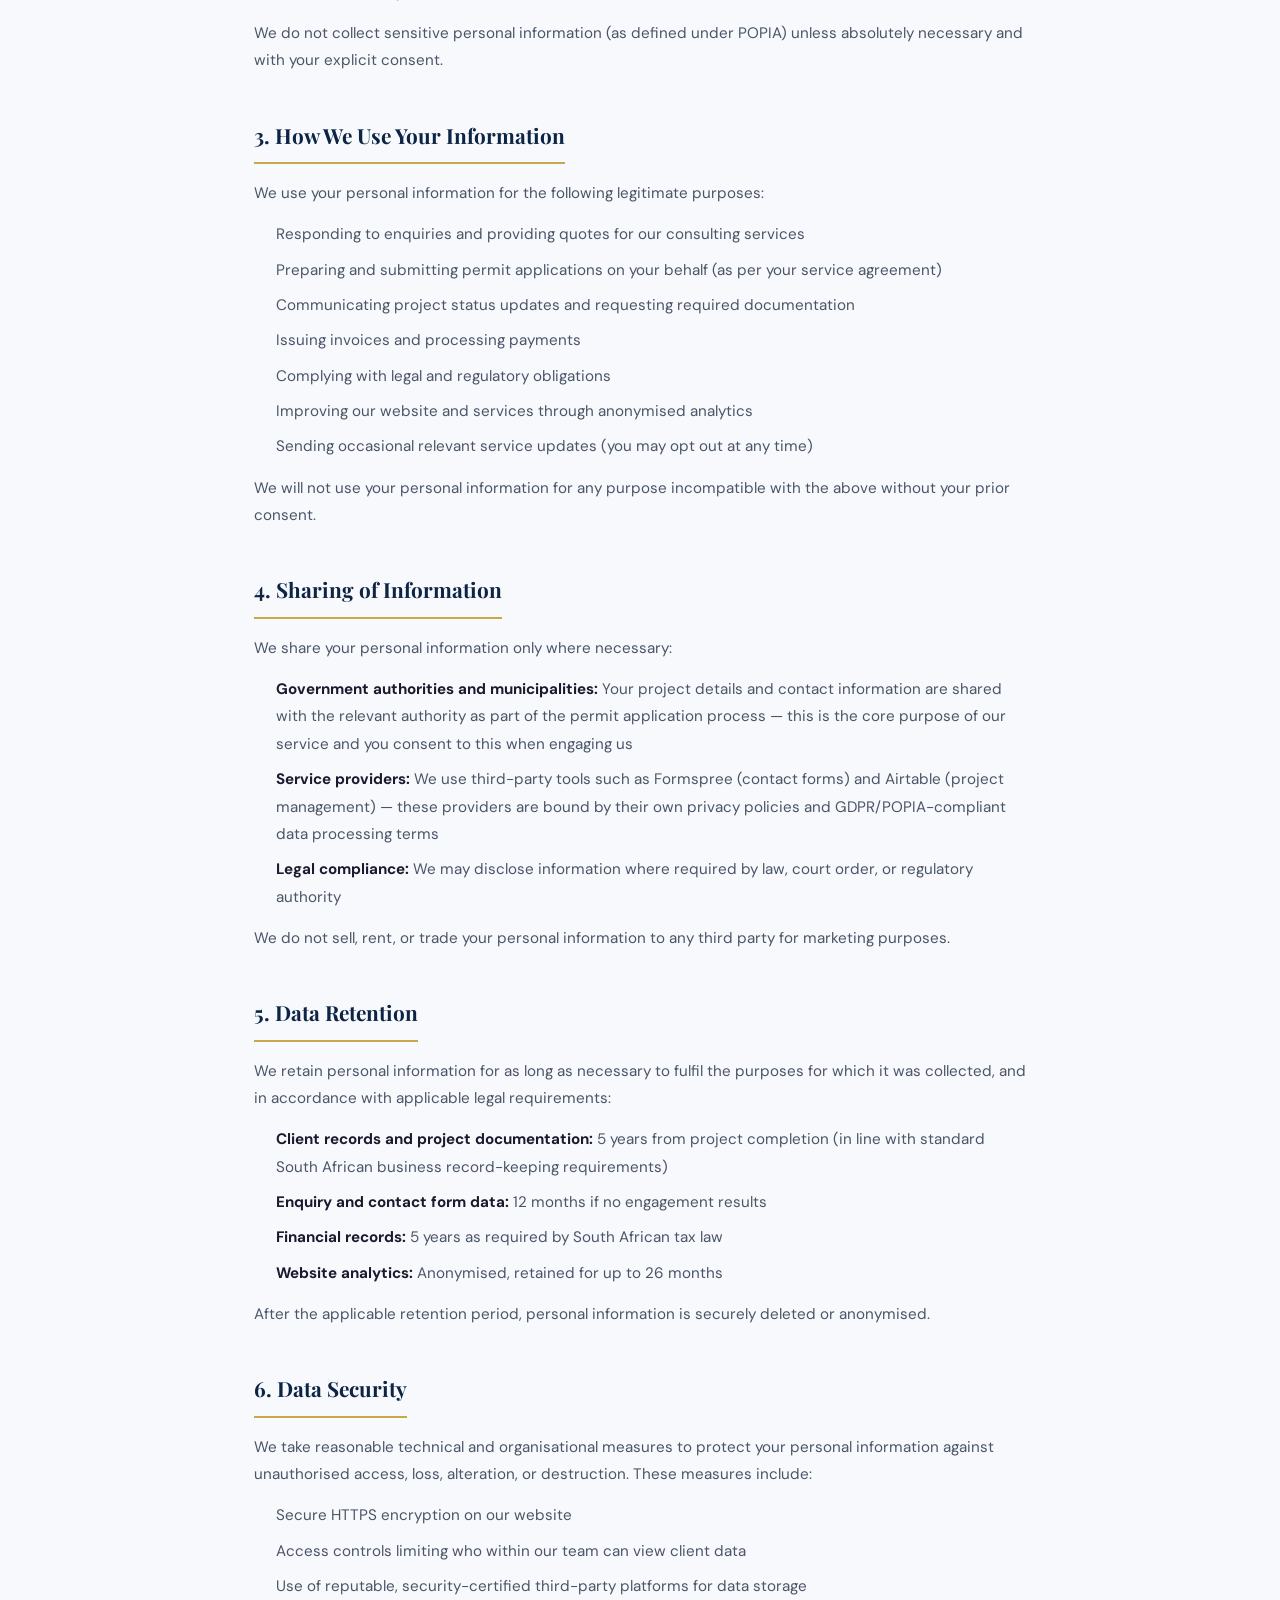
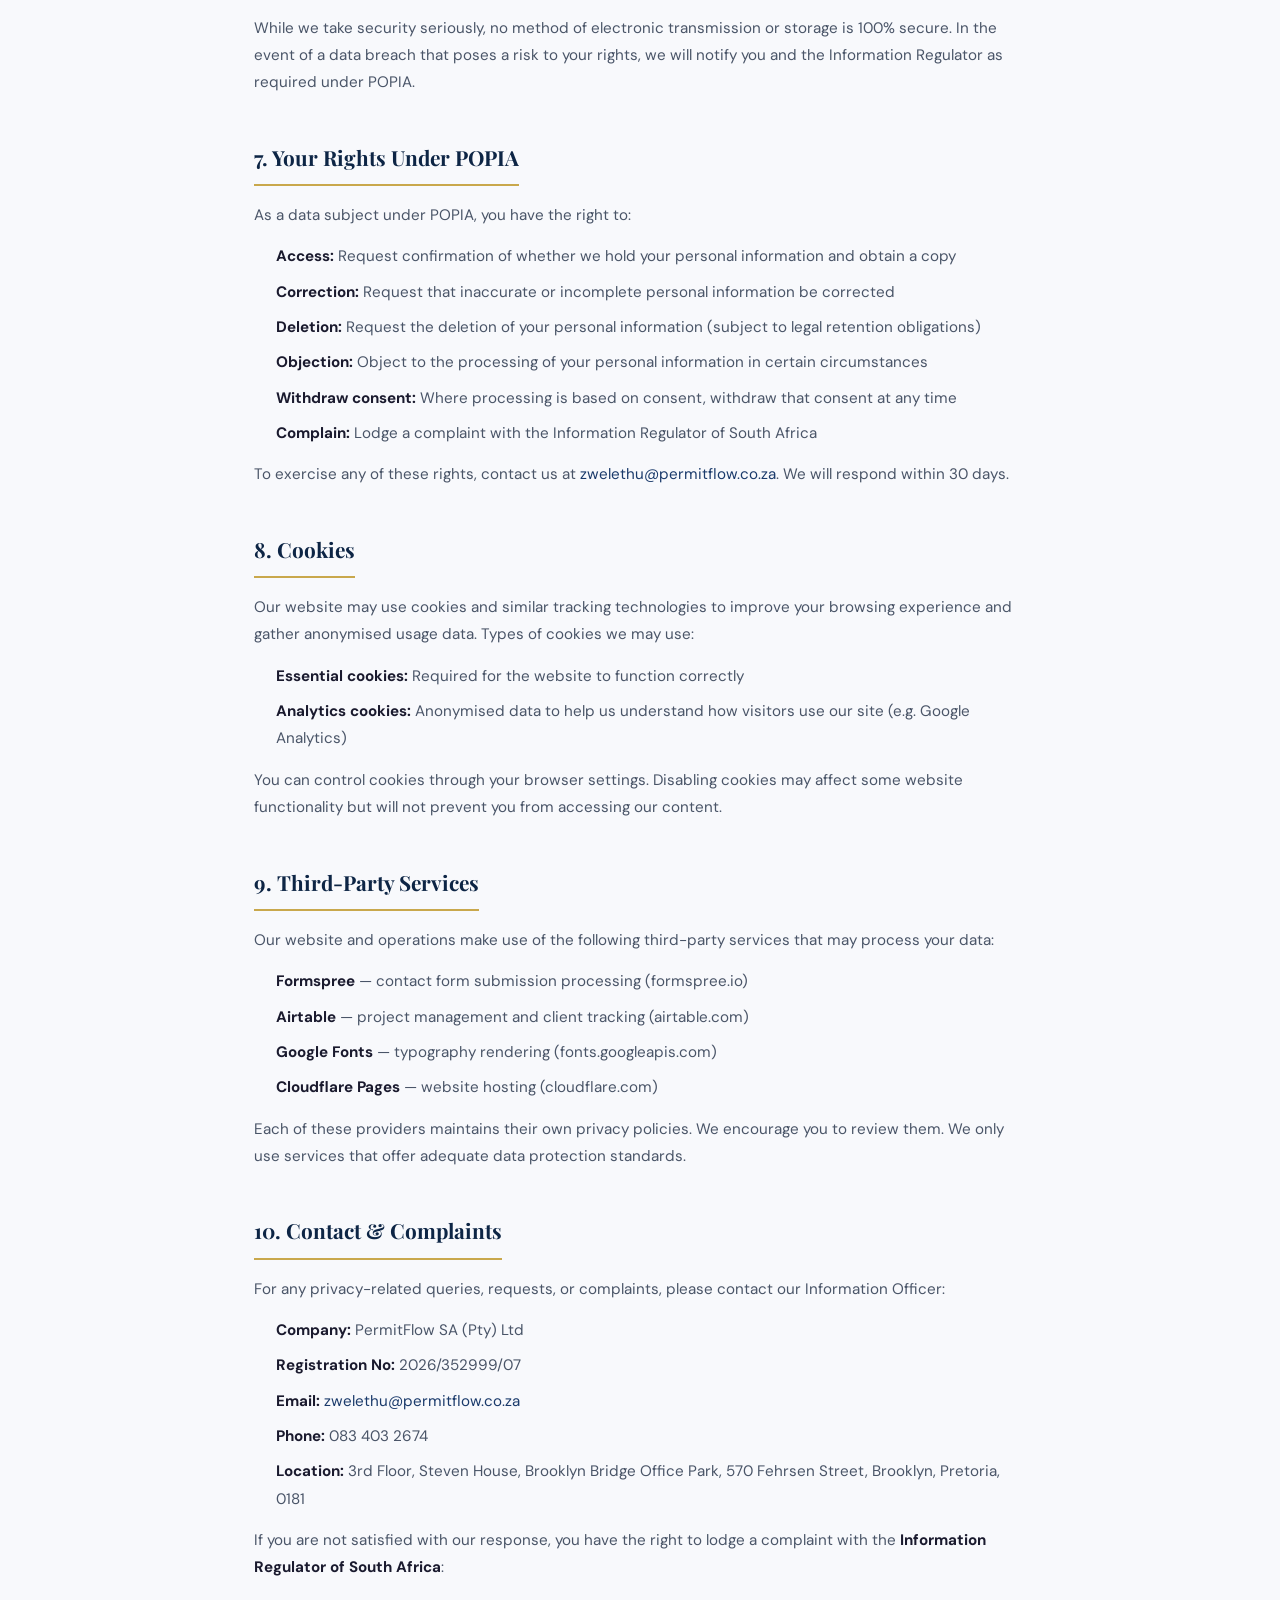
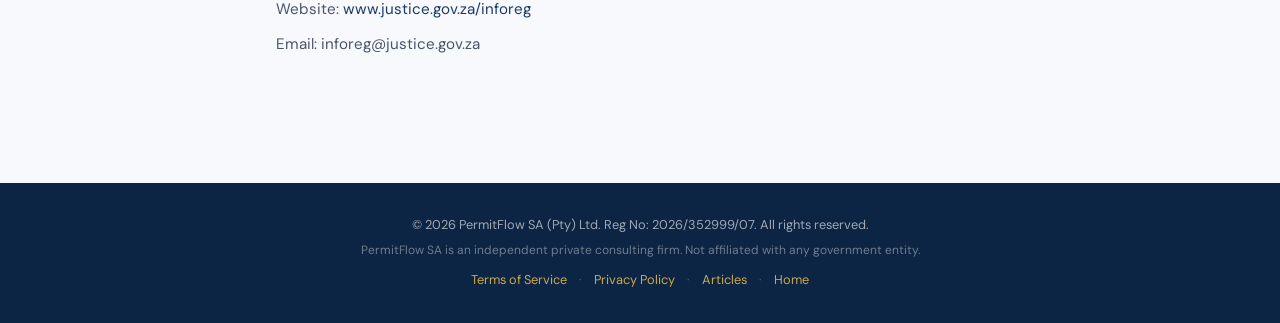
==== commit c75e68a0: "Add files via upload" ====
--- a/privacy.html
+++ b/privacy.html
@@ -250,6 +250,8 @@
       <span>·</span>
       <a href="privacy.html">Privacy Policy</a>
       <span>·</span>
+      <a href="articles.html">Articles</a>
+      <span>·</span>
       <a href="index.html">Home</a>
     </div>
   </footer>
